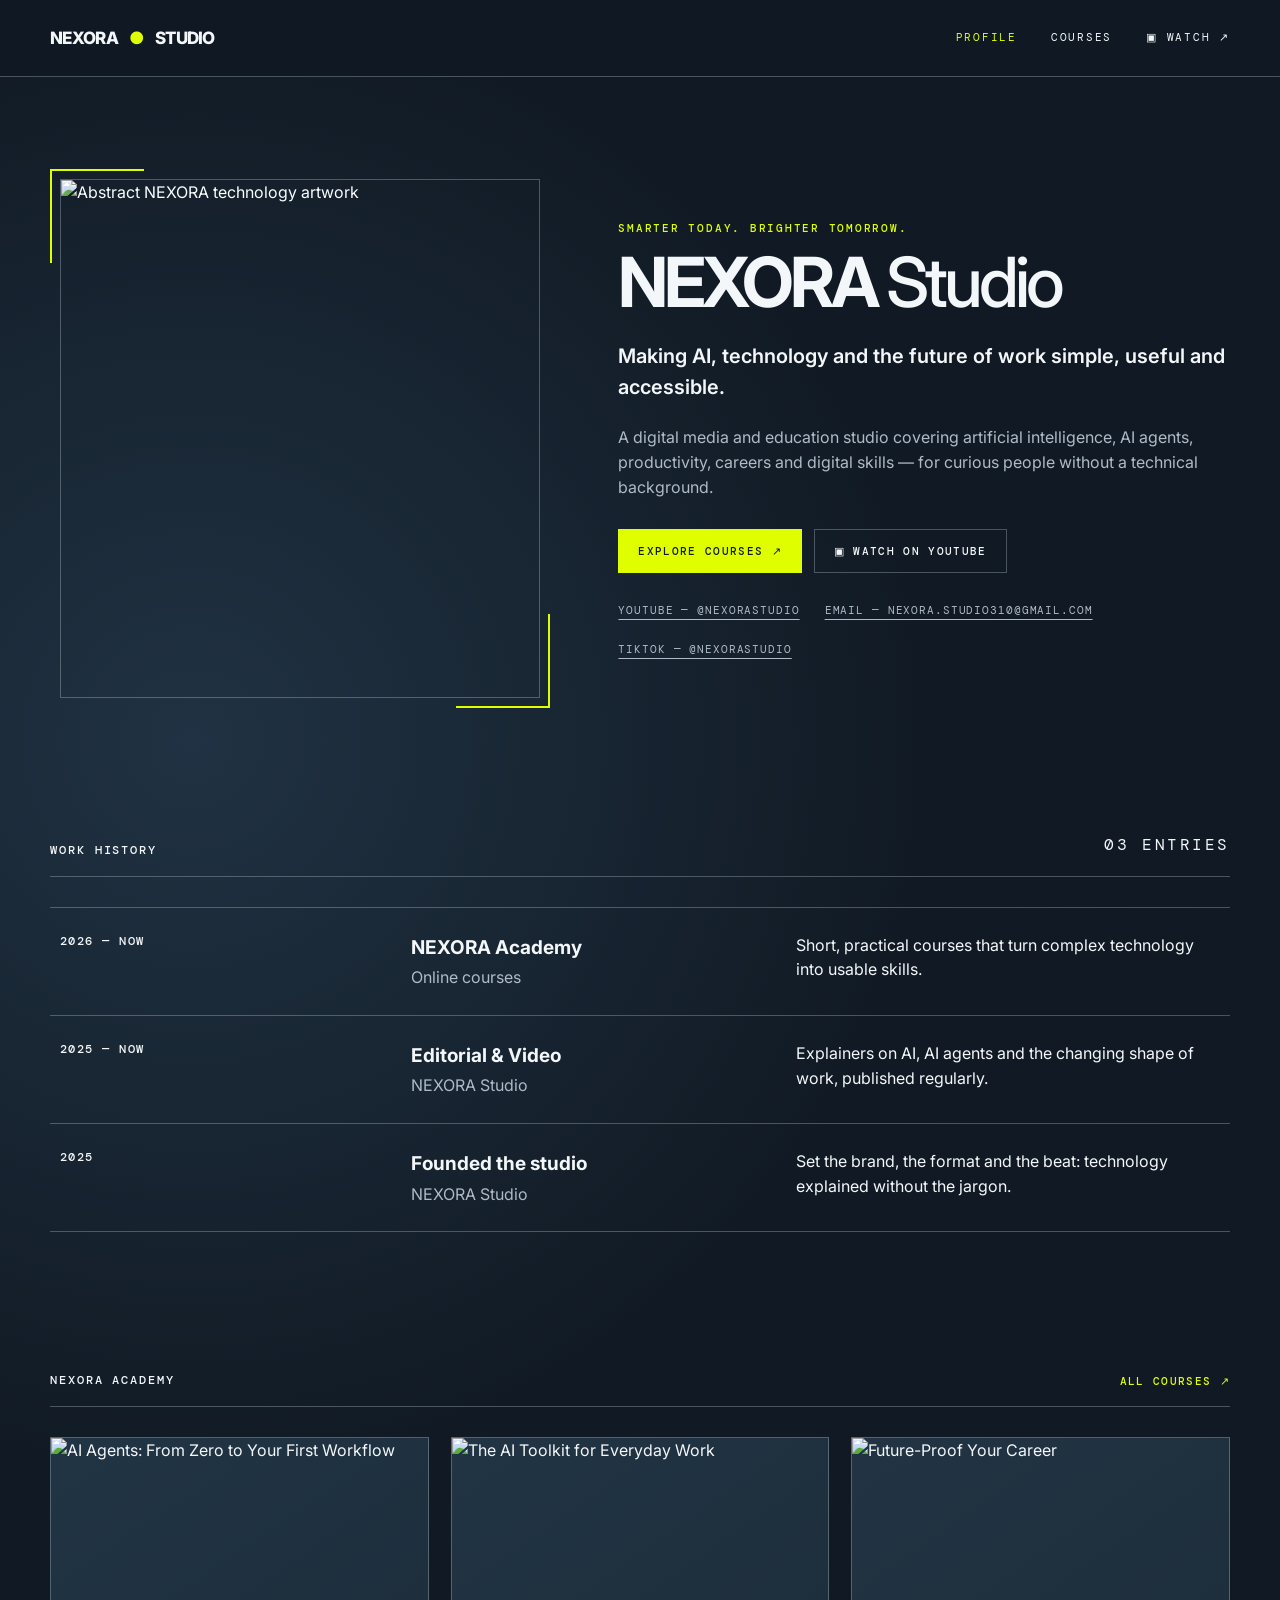
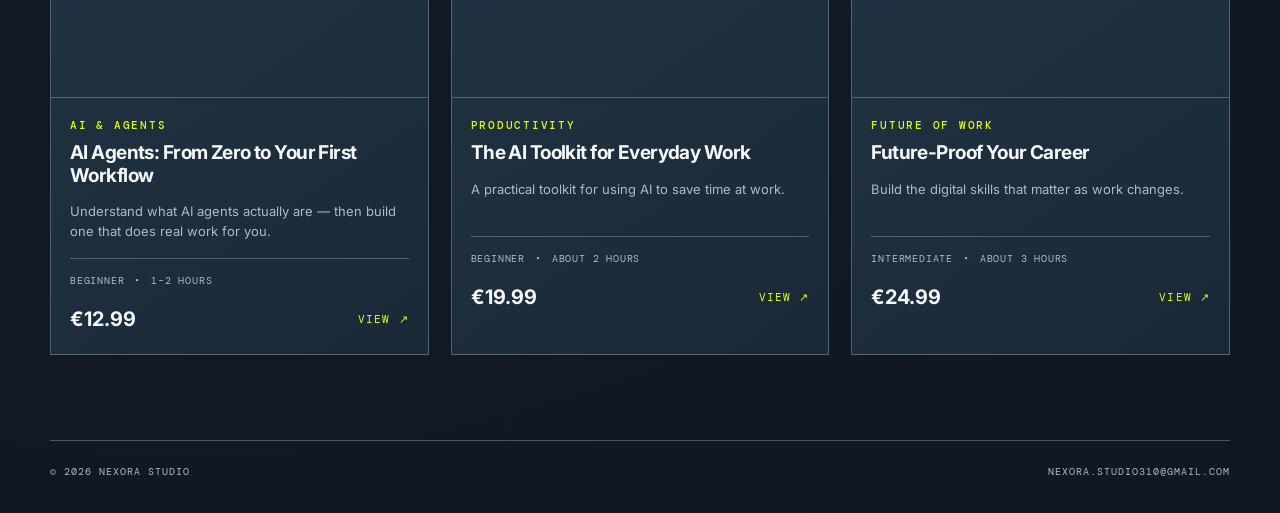
==== index.html @ cb459c19 "Add files via upload" ====
<!doctype html>
<html lang="en">
<head>
  <meta charset="utf-8">
  <meta name="viewport" content="width=device-width,initial-scale=1">
  <meta name="description" content="NEXORA Studio — practical education about AI, technology and the future of work.">
  <title>NEXORA Studio</title>
  <link rel="stylesheet" href="styles.css">
</head>
<body>
<header><div class="container navbar">
  <a class="brand" href="index.html">NEXORA <span>●</span> STUDIO</a>
  <nav class="nav"><a href="index.html" class="active">PROFILE</a><a href="courses.html">COURSES</a><a href="https://youtube.com/" target="_blank" rel="noreferrer">▣ WATCH ↗</a></nav>
</div></header>

<main>
<section class="hero"><div class="container hero-grid">
  <div class="hero-art"><img src="hero-art.jpg" alt="Abstract NEXORA technology artwork"></div>
  <div class="hero-copy">
    <div class="eyebrow">SMARTER TODAY. BRIGHTER TOMORROW.</div>
    <h1>NEXORA <span>Studio</span></h1>
    <div class="lead">Making AI, technology and the future of work simple, useful and accessible.</div>
    <p class="body-copy">A digital media and education studio covering artificial intelligence, AI agents, productivity, careers and digital skills — for curious people without a technical background.</p>
    <div class="actions">
      <a class="btn primary" href="courses.html">EXPLORE COURSES ↗</a>
      <a class="btn" href="https://youtube.com/" target="_blank" rel="noreferrer">▣ WATCH ON YOUTUBE</a>
    </div>
    <div class="contact-row">
      <a href="https://youtube.com/" target="_blank" rel="noreferrer">YOUTUBE — @NEXORASTUDIO</a>
      <a href="mailto:nexora.studio310@gmail.com">EMAIL — NEXORA.STUDIO310@GMAIL.COM</a>
      <a href="#" aria-label="TikTok">TIKTOK — @NEXORASTUDIO</a>
    </div>
  </div>
</div></section>

<section class="section"><div class="container">
  <div class="section-head"><h2>WORK HISTORY</h2><span class="smallcaps">03 ENTRIES</span></div>
  <div class="history">
    <div class="history-row"><div class="year">2026 — NOW</div><div><h3>NEXORA Academy</h3><p>Online courses</p></div><div>Short, practical courses that turn complex technology into usable skills.</div></div>
    <div class="history-row"><div class="year">2025 — NOW</div><div><h3>Editorial &amp; Video</h3><p>NEXORA Studio</p></div><div>Explainers on AI, AI agents and the changing shape of work, published regularly.</div></div>
    <div class="history-row"><div class="year">2025</div><div><h3>Founded the studio</h3><p>NEXORA Studio</p></div><div>Set the brand, the format and the beat: technology explained without the jargon.</div></div>
  </div>
</div></section>

<section class="section"><div class="container">
  <div class="section-head"><h2>NEXORA ACADEMY</h2><a class="link-lime" href="courses.html">ALL COURSES ↗</a></div>
  <div id="featured" class="course-grid"></div>
</div></section>
</main>

<footer class="container"><span>© 2026 NEXORA STUDIO</span><a href="mailto:nexora.studio310@gmail.com">NEXORA.STUDIO310@GMAIL.COM</a></footer>
<script src="data.js"></script><script src="app.js"></script>
</body></html>
---- styles.css ----
@import url('https://fonts.googleapis.com/css2?family=DM+Mono:wght@400;500&family=Inter:wght@400;500;600;700;800&display=swap');
:root{--bg:#111a24;--panel:#1b2b3a;--text:#f4f7f9;--muted:#aebbc7;--line:rgba(220,235,245,.28);--lime:#dfff00;--max:1180px}
*{box-sizing:border-box}html{scroll-behavior:smooth}body{margin:0;background:radial-gradient(circle at 15% 35%,#203243 0,#111a24 42%,#101923 100%);color:var(--text);font-family:Inter,Arial,sans-serif;line-height:1.55}a{color:inherit;text-decoration:none}img{max-width:100%;display:block}
.container{width:min(calc(100% - 48px),var(--max));margin:auto}.mono,.eyebrow,.meta,.nav,.smallcaps{font-family:"DM Mono",monospace;letter-spacing:.16em;text-transform:uppercase}.eyebrow{font-size:11px;color:var(--lime);font-weight:500}
header{border-bottom:1px solid var(--line);position:sticky;top:0;background:rgba(17,26,36,.9);backdrop-filter:blur(14px);z-index:10}.navbar{min-height:76px;display:flex;align-items:center;justify-content:space-between}.brand{font-weight:800;font-size:17px;letter-spacing:-.04em}.brand span{color:var(--lime);margin:0 8px}.nav{display:flex;gap:34px;font-size:11px}.nav a:hover,.nav a.active{color:var(--lime)}
.hero{padding:92px 0 70px}.hero-grid{display:grid;grid-template-columns:.9fr 1.1fr;gap:68px;align-items:center}.hero-art{position:relative;padding:10px}.hero-art:before,.hero-art:after{content:"";position:absolute;width:92px;height:92px;border-color:var(--lime);border-style:solid;pointer-events:none}.hero-art:before{top:0;left:0;border-width:2px 0 0 2px}.hero-art:after{bottom:0;right:0;border-width:0 2px 2px 0}.hero-art img{width:100%;aspect-ratio:1/1.08;object-fit:cover;filter:saturate(.72) contrast(1.05);border:1px solid var(--line)}
.hero-copy h1{font-size:clamp(42px,5.4vw,76px);line-height:.98;letter-spacing:-.06em;margin:12px 0 24px}.hero-copy h1 span{font-weight:500}.lead{font-size:20px;font-weight:600;max-width:670px;margin-bottom:22px}.body-copy{color:var(--muted);max-width:670px}.actions{display:flex;gap:12px;flex-wrap:wrap;margin:30px 0}.btn{display:inline-flex;align-items:center;justify-content:center;gap:12px;border:1px solid var(--line);padding:14px 19px;font:500 11px "DM Mono",monospace;letter-spacing:.12em;text-transform:uppercase;transition:.2s;cursor:pointer}.btn.primary{background:var(--lime);border-color:var(--lime);color:#121a1e}.btn:hover{transform:translateY(-2px);border-color:var(--lime)}
.contact-row{display:flex;gap:25px;flex-wrap:wrap;color:var(--muted);font:11px "DM Mono",monospace;text-transform:uppercase;letter-spacing:.08em}.contact-row a{text-decoration:underline;text-underline-offset:5px}
.section{padding:55px 0 85px}.section-head{display:flex;justify-content:space-between;gap:30px;align-items:end;border-bottom:1px solid var(--line);padding-bottom:18px;margin-bottom:30px}.section-head h2{font:500 12px "DM Mono",monospace;letter-spacing:.16em;text-transform:uppercase;margin:0}.link-lime{font:500 11px "DM Mono",monospace;letter-spacing:.12em;color:var(--lime);text-transform:uppercase}
.history{border-top:1px solid var(--line)}.history-row{display:grid;grid-template-columns:1fr 1.1fr 1.3fr;gap:25px;padding:25px 10px;border-bottom:1px solid var(--line)}.history-row .year{font:500 12px "DM Mono",monospace;letter-spacing:.12em}.history-row h3{margin:0;font-size:19px}.history-row p{margin:3px 0 0;color:var(--muted)}
.course-grid{display:grid;grid-template-columns:repeat(3,1fr);gap:22px}.card{background:linear-gradient(145deg,rgba(35,55,71,.9),rgba(26,43,57,.9));border:1px solid var(--line);transition:.25s;overflow:hidden}.card:hover{transform:translateY(-4px);border-color:rgba(223,255,0,.65)}.card img{width:100%;aspect-ratio:1.45;object-fit:cover;border-bottom:1px solid var(--line)}.card-body{padding:19px}.card h3{font-size:19px;line-height:1.18;margin:8px 0 14px;letter-spacing:-.03em}.card .desc{color:var(--muted);font-size:13px;min-height:42px}.card-meta{display:flex;gap:10px;flex-wrap:wrap;font:10px "DM Mono",monospace;letter-spacing:.08em;color:var(--muted);text-transform:uppercase;border-top:1px solid var(--line);padding-top:15px;margin-top:15px}.card-bottom{display:flex;justify-content:space-between;align-items:center;margin-top:17px}.price{font-size:20px;font-weight:700}.view{font:11px "DM Mono",monospace;color:var(--lime);letter-spacing:.1em}
footer{border-top:1px solid var(--line);padding:24px 0 35px;display:flex;justify-content:space-between;color:var(--muted);font:10px "DM Mono",monospace;letter-spacing:.1em;text-transform:uppercase}
.page{padding:75px 0 100px}.page-title{max-width:800px}.page-title h1{font-size:clamp(40px,5vw,68px);line-height:1.02;letter-spacing:-.055em;margin:10px 0 35px}.filters{display:flex;gap:9px;flex-wrap:wrap;margin-bottom:32px}.filter{border:1px solid var(--line);padding:9px 12px;background:transparent;color:var(--muted);font:10px "DM Mono",monospace;letter-spacing:.1em;text-transform:uppercase;cursor:pointer}.filter.active,.filter:hover{background:var(--lime);border-color:var(--lime);color:#111}
.course-hero{display:grid;grid-template-columns:1.15fr .85fr;gap:70px;align-items:start}.course-title h1{font-size:clamp(40px,5vw,68px);line-height:1.02;letter-spacing:-.055em;margin:12px 0 20px}.course-subtitle{font-size:19px;font-weight:600;color:#e8edf1;max-width:720px}.course-facts{display:flex;gap:45px;border-top:1px solid var(--line);margin-top:32px;padding-top:18px}.fact .label{font:10px "DM Mono",monospace;letter-spacing:.12em;color:var(--muted);text-transform:uppercase}.fact .value{font:15px "DM Mono",monospace;margin-top:4px}
.purchase{border:1px solid var(--line);background:rgba(28,43,58,.85);padding:0;position:sticky;top:100px}.purchase img{width:100%;aspect-ratio:1.5;object-fit:cover}.purchase-inner{padding:22px}.purchase-price{font-size:36px;font-weight:800;display:flex;justify-content:space-between;align-items:center}.purchase-price span{font:10px "DM Mono",monospace;color:var(--muted);letter-spacing:.12em;text-transform:uppercase}.purchase .btn{width:100%;margin-top:17px}.purchase-note{color:var(--muted);font-size:12px;margin:18px 0 0}.benefits{border-top:1px solid var(--line);margin-top:20px;padding-top:17px}.benefit{margin:8px 0;color:#dce7ed;font-size:13px}.benefit:before{content:"✓";color:var(--lime);margin-right:9px;font-weight:800}
.content-grid{display:grid;grid-template-columns:1.5fr .7fr;gap:80px;margin-top:85px}.block{border-top:1px solid var(--line);padding-top:18px;margin-bottom:52px}.block h2{font:500 11px "DM Mono",monospace;letter-spacing:.15em;color:var(--muted);text-transform:uppercase;margin:0 0 18px}.block p{font-size:16px;color:#dce5eb}.split{display:grid;grid-template-columns:1fr 1fr;gap:60px}.checklist{list-style:none;padding:0;margin:0}.checklist li{margin:15px 0;font-size:15px}.checklist li:before{content:"✓";color:var(--lime);margin-right:10px}.plain-list{list-style:none;padding:0}.plain-list li{margin:12px 0;color:#dce5eb}.curriculum .module{border-bottom:1px solid var(--line);padding:20px 0}.module-title{font:500 12px "DM Mono",monospace;color:var(--lime);letter-spacing:.12em;text-transform:uppercase;margin-bottom:12px}.module ul{list-style:none;padding:0;margin:0}.module li{margin:7px 0;color:#dce5eb}.module li:before{content:"—";color:var(--muted);margin-right:12px}.faq button{width:100%;background:none;color:var(--text);border:0;border-bottom:1px solid var(--line);padding:20px 0;text-align:left;font-size:15px;display:flex;justify-content:space-between;cursor:pointer}.faq .answer{display:none;padding:0 0 18px;color:var(--muted);font-size:14px}.faq .open .answer{display:block}.faq .plus{color:var(--lime)}
.notify-overlay{display:none;position:fixed;inset:0;background:rgba(6,10,14,.78);backdrop-filter:blur(7px);z-index:50;align-items:center;justify-content:center;padding:20px}.notify-overlay.open{display:flex}.modal{width:min(500px,100%);background:#182735;border:1px solid var(--line);padding:30px}.modal h2{margin-top:0;font-size:28px}.modal p{color:var(--muted)}.modal input{width:100%;padding:14px;background:#101923;border:1px solid var(--line);color:var(--text);margin:12px 0;font:14px Inter}.modal-actions{display:flex;gap:10px}
@media(max-width:850px){.container{width:min(calc(100% - 32px),var(--max))}.nav{gap:15px;font-size:9px}.hero{padding-top:55px}.hero-grid,.course-hero,.content-grid{grid-template-columns:1fr;gap:40px}.purchase{position:static}.course-grid{grid-template-columns:1fr 1fr}.history-row{grid-template-columns:1fr}.split{grid-template-columns:1fr;gap:25px}}
@media(max-width:560px){.course-grid{grid-template-columns:1fr}.navbar{min-height:68px}.brand{font-size:14px}.nav{gap:10px}.nav a:nth-child(1){display:none}.hero-copy h1{font-size:48px}.lead{font-size:18px}.contact-row{font-size:9px}.history-row{padding:20px 0}.course-facts{gap:22px;flex-wrap:wrap}.content-grid{margin-top:55px}.page{padding-top:50px}footer{display:block}.container+footer{padding-top:24px}.btn{width:auto}}
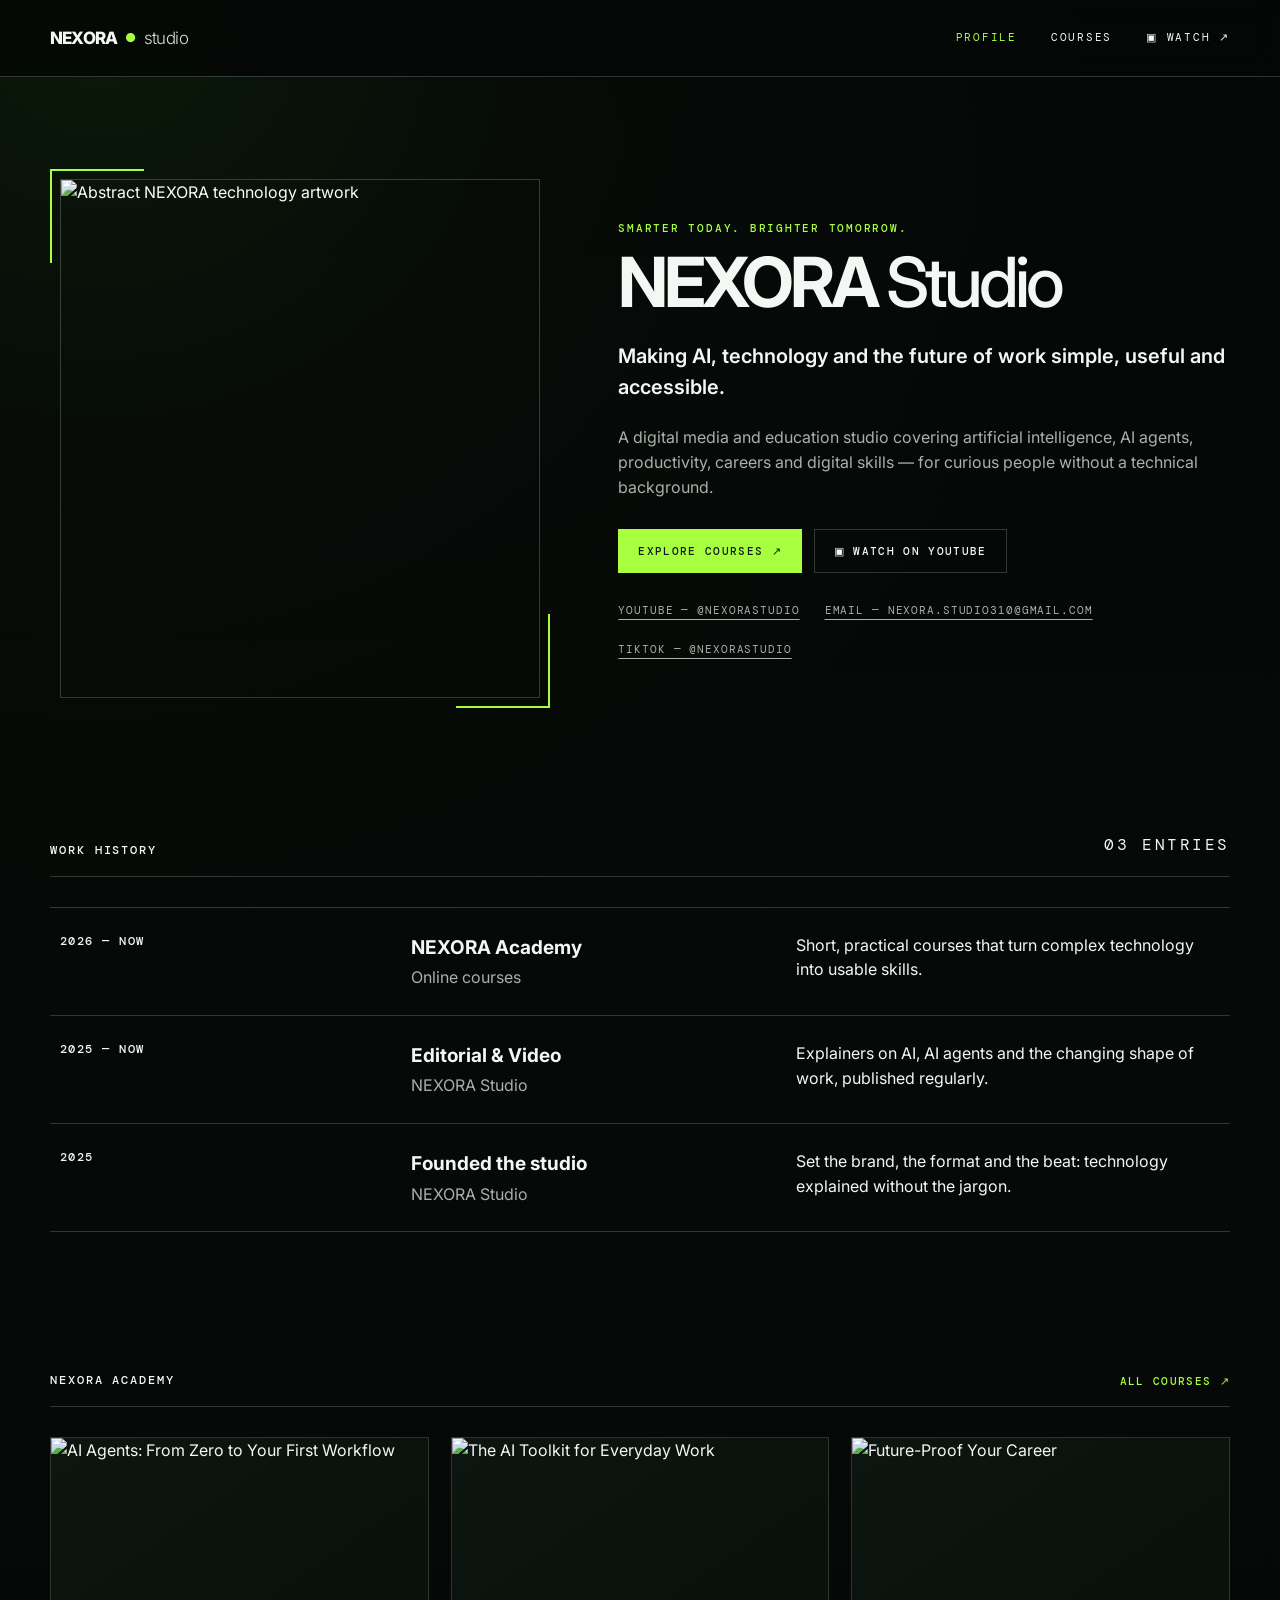
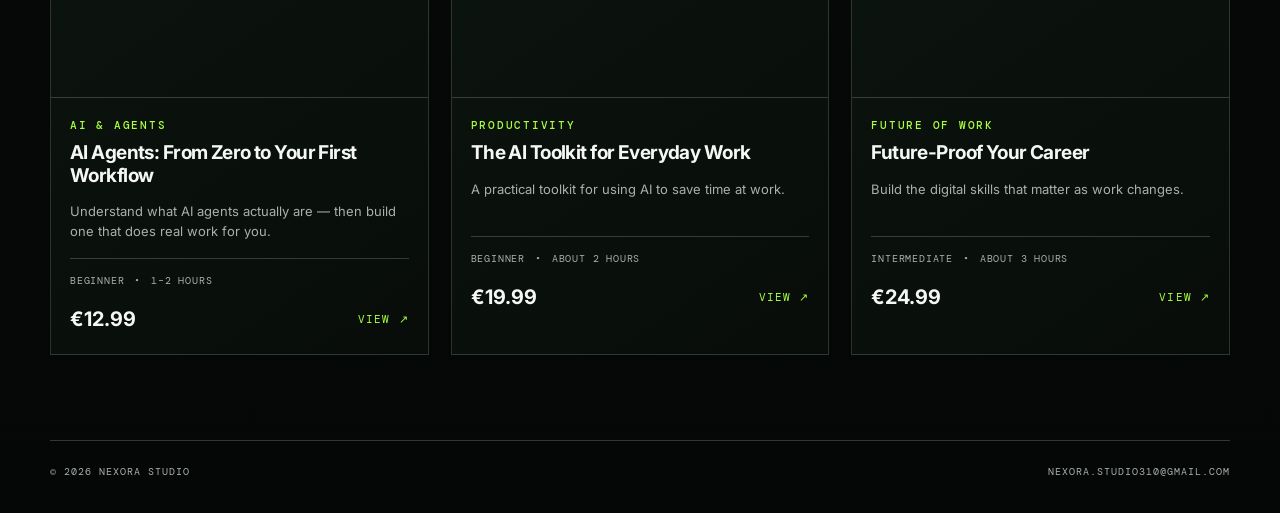
==== commit 99dd131b: "Add files via upload" ====
--- a/index.html
+++ b/index.html
@@ -9,7 +9,7 @@
 </head>
 <body>
 <header><div class="container navbar">
-  <a class="brand" href="index.html">NEXORA <span>●</span> STUDIO</a>
+  <a class="brand" href="index.html">NEXORA <span>●</span> <em>studio</em></a>
   <nav class="nav"><a href="index.html" class="active">PROFILE</a><a href="courses.html">COURSES</a><a href="https://youtube.com/" target="_blank" rel="noreferrer">▣ WATCH ↗</a></nav>
 </div></header>
 
--- a/styles.css
+++ b/styles.css
@@ -17,3 +17,25 @@
 .notify-overlay{display:none;position:fixed;inset:0;background:rgba(6,10,14,.78);backdrop-filter:blur(7px);z-index:50;align-items:center;justify-content:center;padding:20px}.notify-overlay.open{display:flex}.modal{width:min(500px,100%);background:#182735;border:1px solid var(--line);padding:30px}.modal h2{margin-top:0;font-size:28px}.modal p{color:var(--muted)}.modal input{width:100%;padding:14px;background:#101923;border:1px solid var(--line);color:var(--text);margin:12px 0;font:14px Inter}.modal-actions{display:flex;gap:10px}
 @media(max-width:850px){.container{width:min(calc(100% - 32px),var(--max))}.nav{gap:15px;font-size:9px}.hero{padding-top:55px}.hero-grid,.course-hero,.content-grid{grid-template-columns:1fr;gap:40px}.purchase{position:static}.course-grid{grid-template-columns:1fr 1fr}.history-row{grid-template-columns:1fr}.split{grid-template-columns:1fr;gap:25px}}
 @media(max-width:560px){.course-grid{grid-template-columns:1fr}.navbar{min-height:68px}.brand{font-size:14px}.nav{gap:10px}.nav a:nth-child(1){display:none}.hero-copy h1{font-size:48px}.lead{font-size:18px}.contact-row{font-size:9px}.history-row{padding:20px 0}.course-facts{gap:22px;flex-wrap:wrap}.content-grid{margin-top:55px}.page{padding-top:50px}footer{display:block}.container+footer{padding-top:24px}.btn{width:auto}}
+
+/* NEXORA visual refinement v2 */
+:root{--bg:#050706;--panel:#0b110d;--text:#f5f7f4;--muted:#a9b1aa;--line:rgba(230,242,232,.20);--lime:#A7FF3F;--max:1180px}
+body{background:radial-gradient(circle at 8% 0%,rgba(91,255,50,.075) 0%,rgba(40,120,55,.035) 18%,rgba(5,7,6,0) 42%),linear-gradient(180deg,#050706 0%,#060907 55%,#050706 100%);color:var(--text)}
+header{background:rgba(5,7,6,.86)}
+.brand{font-weight:800;display:flex;align-items:center;gap:0;letter-spacing:-.045em}.brand span{color:var(--lime);margin:0 8px;font-size:.72em}.brand em{font-family:Inter,Arial,sans-serif;font-style:normal;font-weight:300;letter-spacing:-.035em;color:#d8ded9}
+.card{background:linear-gradient(145deg,rgba(13,22,16,.96),rgba(8,13,10,.96));border-color:rgba(210,235,216,.17)}
+.card:hover{border-color:rgba(167,255,63,.65)}
+.purchase{background:rgba(10,16,12,.9)}
+.modal{background:#0a100c}
+.course-content{margin-top:85px}
+.about-block{max-width:900px;margin-bottom:70px}
+.course-info-grid{display:grid;grid-template-columns:1fr 1fr;column-gap:90px;row-gap:8px}
+.course-info-grid .block{margin-bottom:58px}
+.course-info-grid .block p{max-width:520px}
+.course-info-grid .block h3{font-size:22px;margin:0 0 8px}
+.curriculum{margin-top:20px}
+.more-courses{margin-top:45px}
+.more-courses .section-head{margin-bottom:30px}
+.more-courses .course-grid{grid-template-columns:repeat(3,1fr)}
+@media(max-width:850px){.course-info-grid{grid-template-columns:1fr;column-gap:0}.more-courses .course-grid{grid-template-columns:1fr 1fr}}
+@media(max-width:560px){.course-info-grid{display:block}.more-courses .course-grid{grid-template-columns:1fr}.course-content{margin-top:55px}.about-block{margin-bottom:45px}.course-info-grid .block{margin-bottom:42px}}
